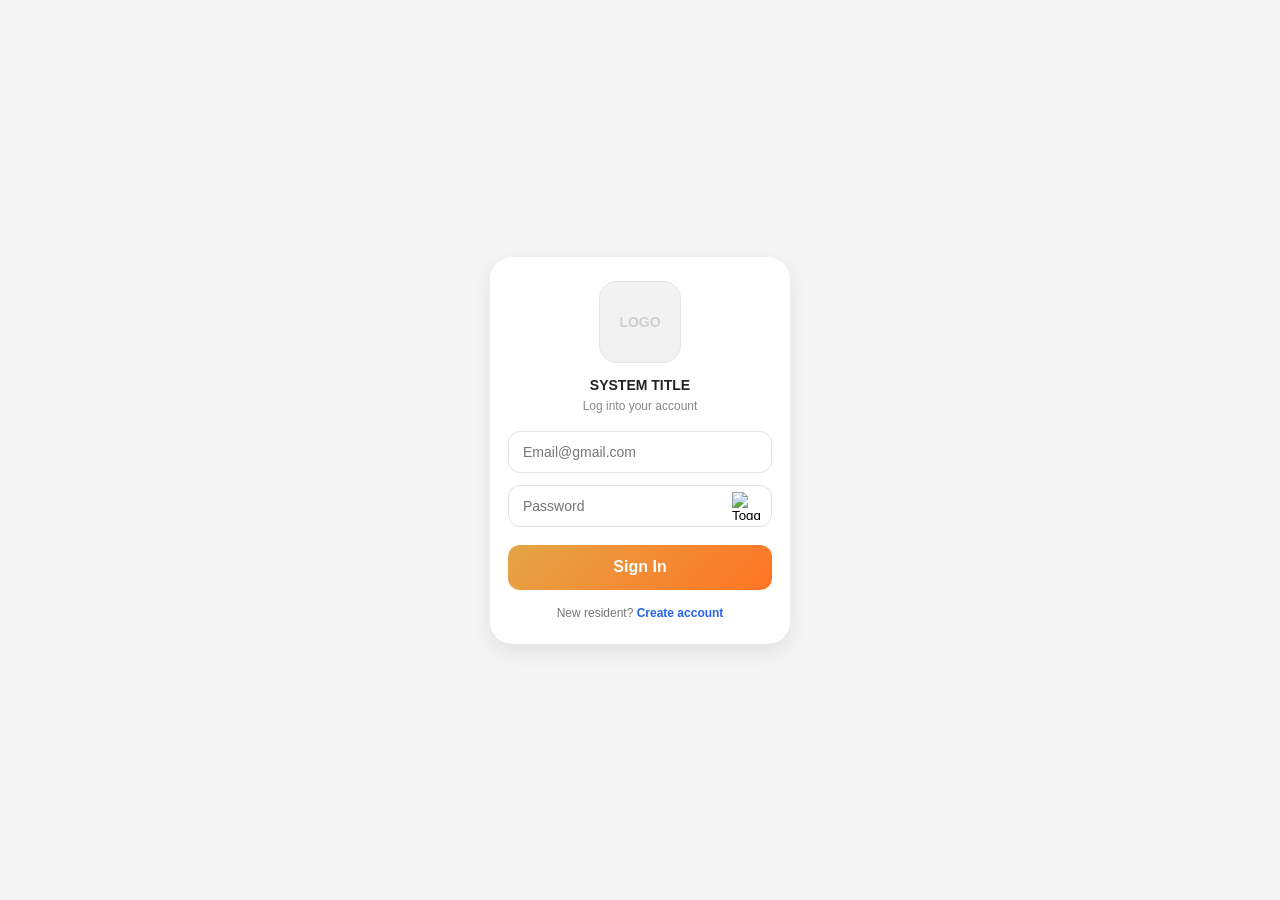
==== index.html @ 1b71fa0d "Merge pull request #1 from f0x-n3rd/neji_branch_changes Minor Changes and Bug Fix" ====
<!DOCTYPE html>
<html lang="en">
<head>
    <meta charset="UTF-8">
    <meta name="viewport" content="width=device-width, initial-scale=1.0">
    <title>Login</title>
    <link rel="stylesheet" href="login/login.css">
</head>
<body>

<div class="login_card">
    <p class="logo_box">LOGO</p>
    <p class="system_title">SYSTEM TITLE</p>
    <p class="subtitle">Log into your account</p>

    <form id="loginForm">
        <div class="input_group">
            <input type="email" id="email" name="email" placeholder="Email@gmail.com" autocomplete="email" required>
        </div>

        <div class="input_group">
            <input type="password" id="password" name="password" class="password-input" placeholder="Password" autocomplete="current-password" required>

            <button
                type="button" class="toggle_password" id="togglePassword">
                <img src="assets_log/hides.png" id="eyeIcon" alt="Toggle Password">
            </button>
       
        </div>
        <button type="submit" class="signin_btn">Sign In</button>
    </form>

    <p id="loginFeedback" class="login_feedback" role="alert" aria-live="polite" hidden></p>

    <div class="footer_text">New resident? <a href="register.html">Create account</a></div>
</div>

<script src="login/login.js"></script>
</body>
</html>
---- login/login.css ----
*{
    margin:0;
    padding:0;
    box-sizing:border-box;
    font-family:"Segoe UI",sans-serif;
}

body{
    min-height:100vh;
    display:flex;
    justify-content:center;
    align-items:center;
    background:#f4f4f4;
}

.login_card{
    width:300px;
    background:#fff;
    border-radius:22px;
    padding:24px 18px;
    box-shadow:0 8px 20px rgba(0,0,0,.08);
}

.logo_box{
    width:82px;
    height:82px;
    margin:0 auto 14px;
    border-radius:18px;
    background:#f2f2f2;
    border:1px solid #e5e5e5;
    display:flex;
    align-items:center;
    justify-content:center;
    color:#d0d0d0;
    font-weight:700;
    font-size:14px;
}

.system_title{
    text-align:center;
    font-size:14px;
    font-weight:700;
    color:#222;
    margin-bottom:6px;
}

.subtitle{
    text-align:center;
    color:#888;
    font-size:12px;
    margin-bottom:18px;
}

.input_group{
    position:relative;
    margin-bottom:12px;
}

.input_group input{
    width:100%;
    height:42px;
    border:1px solid #e2e2e2;
    border-radius:12px;
    padding:0 14px;
    font-size:14px;
    outline:none;
    background:#fff;
}

.input_group input:focus{
    border-color:  #ff74249a
}
.input_group input:hover{
    border-color:  #ff74249a
}

.toggle_password{
    position:absolute;
    right:12px;
    top:50%;
    transform:translateY(-50%);
    border:none;
    background:none;
    cursor:pointer;
    padding:0;
}

.toggle_password img{
    width:18px;
    height:18px;
    display:block;
}

.signin_btn{
    width:100%;
    height:45px;
    border:none;
    border-radius:12px;
    margin-top:6px;
    background: linear-gradient(135deg, #e5a546, #ff7424);
    color:#fff;
    font-size:16px;
    font-weight:700;
    cursor:pointer;
    transition:.3s;
}

.signin_btn:hover{
    transform:translateY(-1px);
    box-shadow:0 6px 12px rgba(79,134,247,.3);
}


.footer_text{
    text-align:center;
    margin-top:16px;
    font-size:12px;
    color:#777;
}

.login_feedback {
    margin-top: 12px;
    padding: 10px 12px;
    border: 1px solid #fca5a5;
    border-radius: 10px;
    color: #b91c1c;
    background: #fee2e2;
    font-size: 12px;
    line-height: 1.4;
}

.footer_text a{
    color:#2563eb;
    text-decoration:none;
    font-weight:600;
}

.footer_text a:hover{
    text-decoration:underline;
}
#eyeIcon{
    width: 28px;
    height: 28px;
}
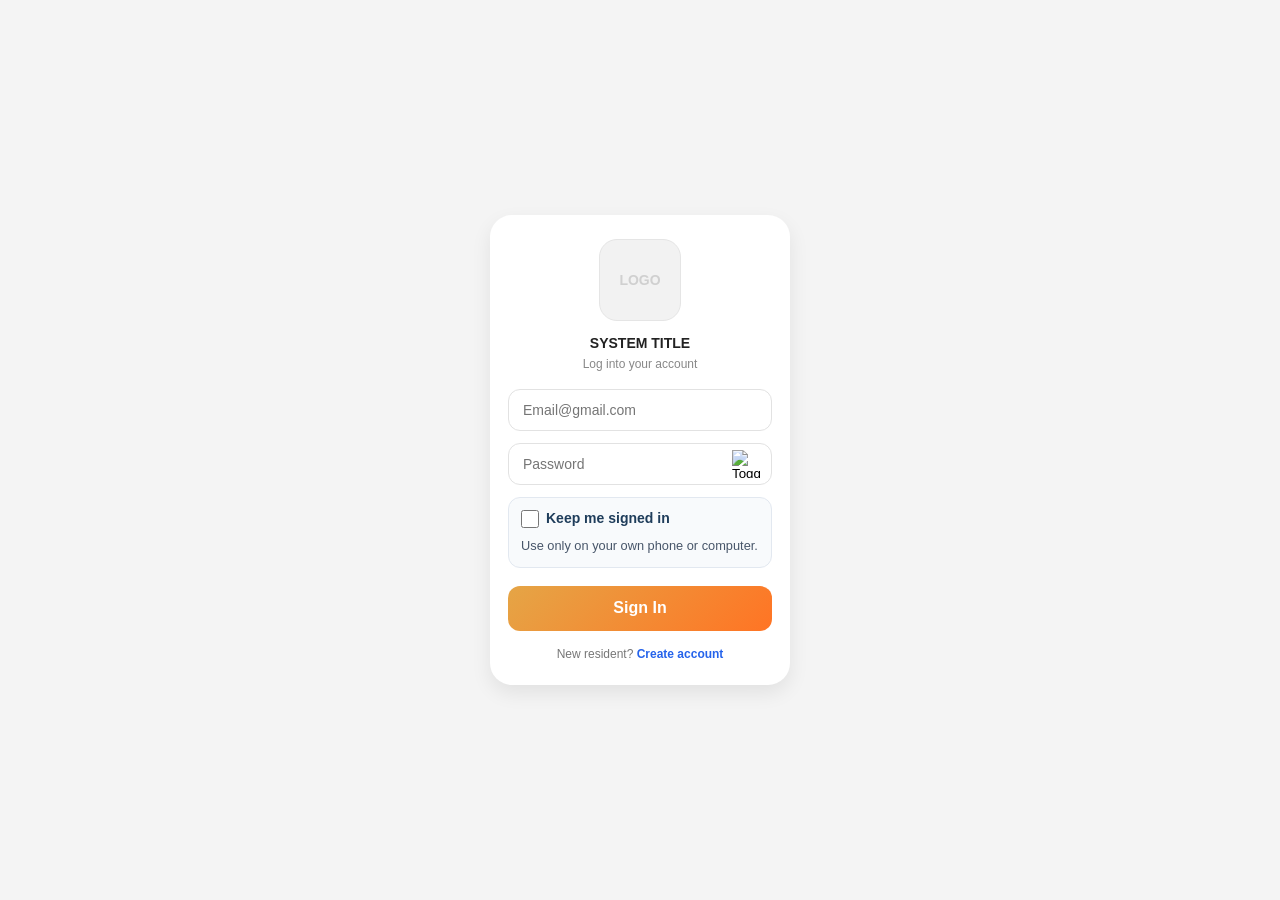
==== commit 51277374: "Merge pull request #7 from f0x-n3rd/neji_review_fixes Add in-app report notifications and refine adm" ====
--- a/index.html
+++ b/index.html
@@ -27,6 +27,13 @@
             </button>
        
         </div>
+        <div class="remember_panel">
+            <label class="remember_device" for="rememberDevice">
+                <input id="rememberDevice" type="checkbox" aria-describedby="rememberHint">
+                <span>Keep me signed in</span>
+            </label>
+            <p id="rememberHint" class="remember_hint">Use only on your own phone or computer.</p>
+        </div>
         <button type="submit" class="signin_btn">Sign In</button>
     </form>
 
@@ -35,6 +42,6 @@
     <div class="footer_text">New resident? <a href="register.html">Create account</a></div>
 </div>
 
-<script src="login/login.js"></script>
+<script type="module" src="login/login.js"></script>
 </body>
 </html>
--- a/login/login.css
+++ b/login/login.css
@@ -142,3 +142,38 @@
     width: 28px;
     height: 28px;
 }
+
+/* Optional resident persistence, matching the login page's warm accents. */
+.remember_panel {
+    margin: 12px 0;
+    padding: 10px 12px;
+    border: 1px solid #e2e8f0;
+    border-radius: 12px;
+    background: #f8fafc;
+    text-align: left;
+}
+.remember_panel:has(input:checked) {
+    border-color: #e7a45b;
+    background: #fff7ed;
+}
+.remember_panel:focus-within { outline: 2px solid #9a4b16; outline-offset: 3px; }
+.remember_device {
+    display: flex;
+    align-items: flex-start;
+    gap: 7px;
+    min-height: 24px;
+    color: #1f3d5b;
+    font-size: .875rem;
+    font-weight: 600;
+    line-height: 1.5;
+    cursor: pointer;
+}
+.remember_device input {
+    width: 18px;
+    height: 18px;
+    flex-shrink: 0;
+    margin-top: 2px;
+    accent-color: #a94d14;
+    cursor: pointer;
+}
+.remember_hint { margin-top: 4px; color: #475569; font-size: .8rem; line-height: 1.6; }
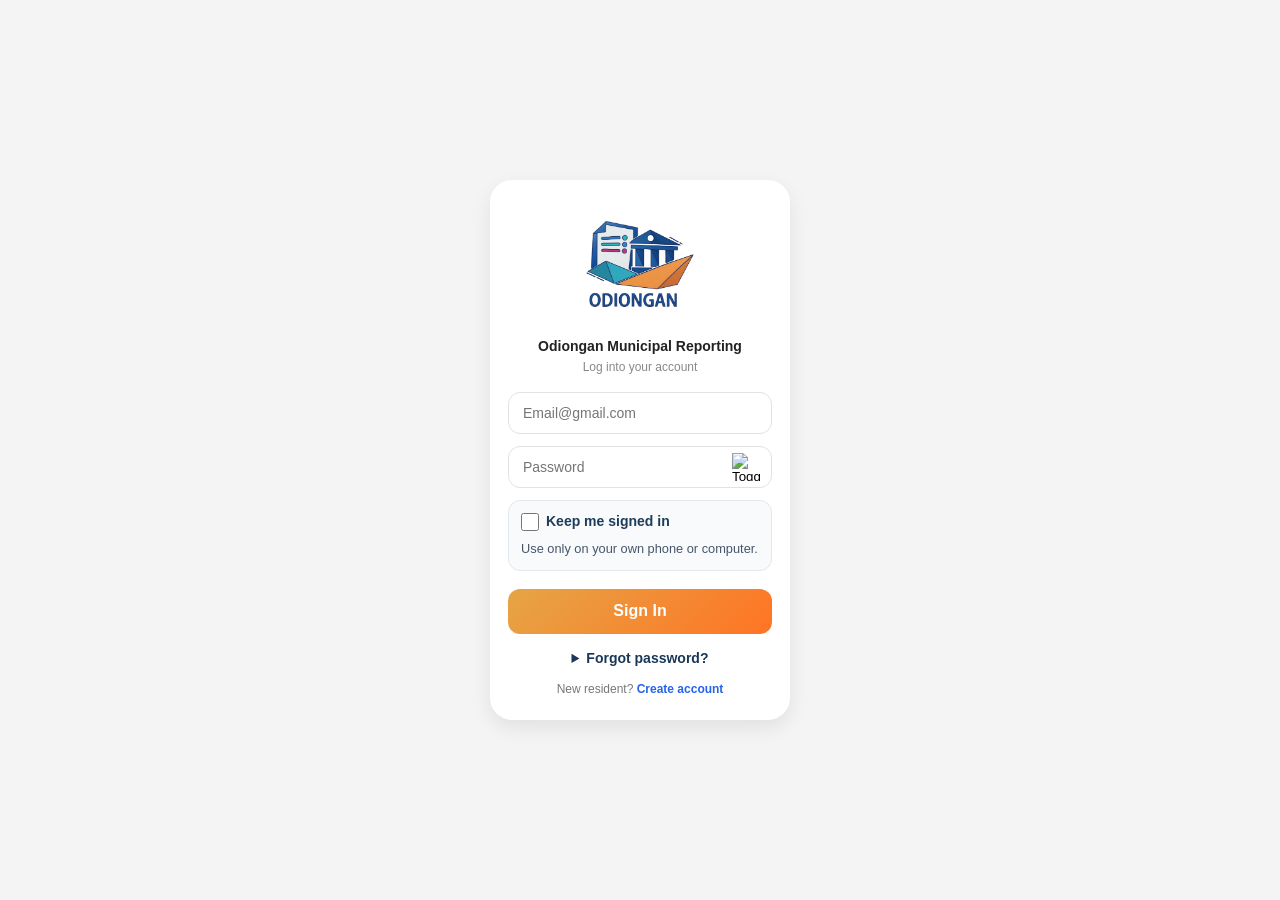
==== commit 429a9229: "Merge pull request #8 from f0x-n3rd/neji_review_fixes Neji review fixes" ====
--- a/index.html
+++ b/index.html
@@ -5,12 +5,13 @@
     <meta name="viewport" content="width=device-width, initial-scale=1.0">
     <title>Login</title>
     <link rel="stylesheet" href="login/login.css">
+    <link rel="icon" type="image/svg+xml" href="interface/assets/project-icon.svg">
 </head>
 <body>
 
 <div class="login_card">
-    <p class="logo_box">LOGO</p>
-    <p class="system_title">SYSTEM TITLE</p>
+    <img class="logo_box project_logo" src="interface/assets/project-icon.svg" alt="Odiongan reporting logo">
+    <p class="system_title">Odiongan Municipal Reporting</p>
     <p class="subtitle">Log into your account</p>
 
     <form id="loginForm">
@@ -39,9 +40,22 @@
 
     <p id="loginFeedback" class="login_feedback" role="alert" aria-live="polite" hidden></p>
 
+    <details class="password_reset" id="passwordReset">
+        <summary>Forgot password?</summary>
+        <form id="passwordResetForm">
+            <p>Enter your account email to request a password reset link.</p>
+            <div class="input_group">
+                <label for="resetEmail">Email address</label>
+                <input type="email" id="resetEmail" autocomplete="email" maxlength="254" required>
+            </div>
+            <button type="submit" id="resetSubmit">Send reset email</button>
+            <p id="resetMessage" role="status" aria-live="polite" hidden></p>
+        </form>
+    </details>
     <div class="footer_text">New resident? <a href="register.html">Create account</a></div>
 </div>
 
 <script type="module" src="login/login.js"></script>
+<script type="module" src="login/password-reset.js"></script>
 </body>
 </html>
--- a/login/login.css
+++ b/login/login.css
@@ -177,3 +177,20 @@
     cursor: pointer;
 }
 .remember_hint { margin-top: 4px; color: #475569; font-size: .8rem; line-height: 1.6; }
+
+/* Account recovery matches the admin flow and resident login theme. */
+.password_reset { margin-top:16px; color:#193858; font-size:14px; }
+.password_reset summary { cursor:pointer; font-weight:600; width:fit-content; margin:auto; }
+.password_reset form { margin-top:12px; padding:16px; border:1px solid #d7e2ef; border-radius:12px; background:#f7f9fc; }
+.password_reset p { line-height:1.5; margin-bottom:12px; overflow-wrap:anywhere; }
+.password_reset label { display:block; margin-bottom:6px; font-weight:600; }
+.password_reset button { padding:10px 14px; border:1px solid #b8cbe0; border-radius:10px; background:#fff; color:#193858; font-weight:600; cursor:pointer; }
+.password_reset button:disabled { opacity:.65; cursor:default; }
+.password_reset :focus-visible { outline:2px solid #d77b20; outline-offset:3px; }
+#resetMessage { margin:12px 0 0; padding:10px; border-radius:8px; background:#fff3d9; color:#77510c; }
+#resetMessage[data-state="success"] { background:#e8f5ed; color:#256139; }
+#resetMessage[data-state="error"] { background:#fdecec; color:#9b2828; }
+
+.login_card { max-width:calc(100% - 32px); margin:24px 0; }
+
+.logo_box.project_logo { width:120px; height:120px; object-fit:contain; background:#fff; border:0; border-radius:0; display:block; }
